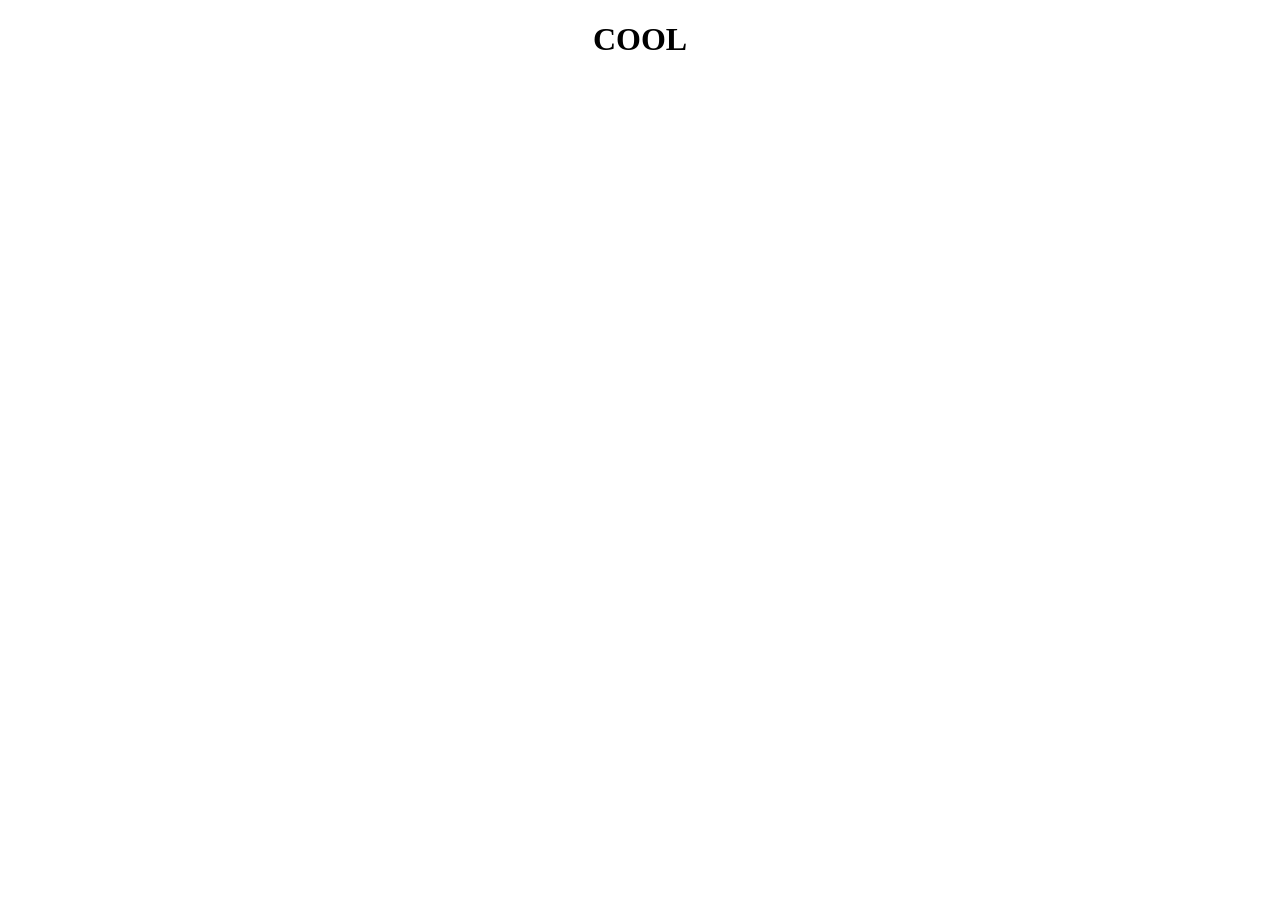
==== index.html @ fa69d6ba "Create index.html" ====
<!DOCTYPE html>
<html lang="en">
  <head>
    <meta charset="UTF-8" />
    <meta name="viewport" content="width=device-width, initial-scale=1.0" />
    <title>Ria's portfolio</title>
  </head>
  <body>
    <h1 style="text-align: center">COOL</h1>
  </body>
</html>
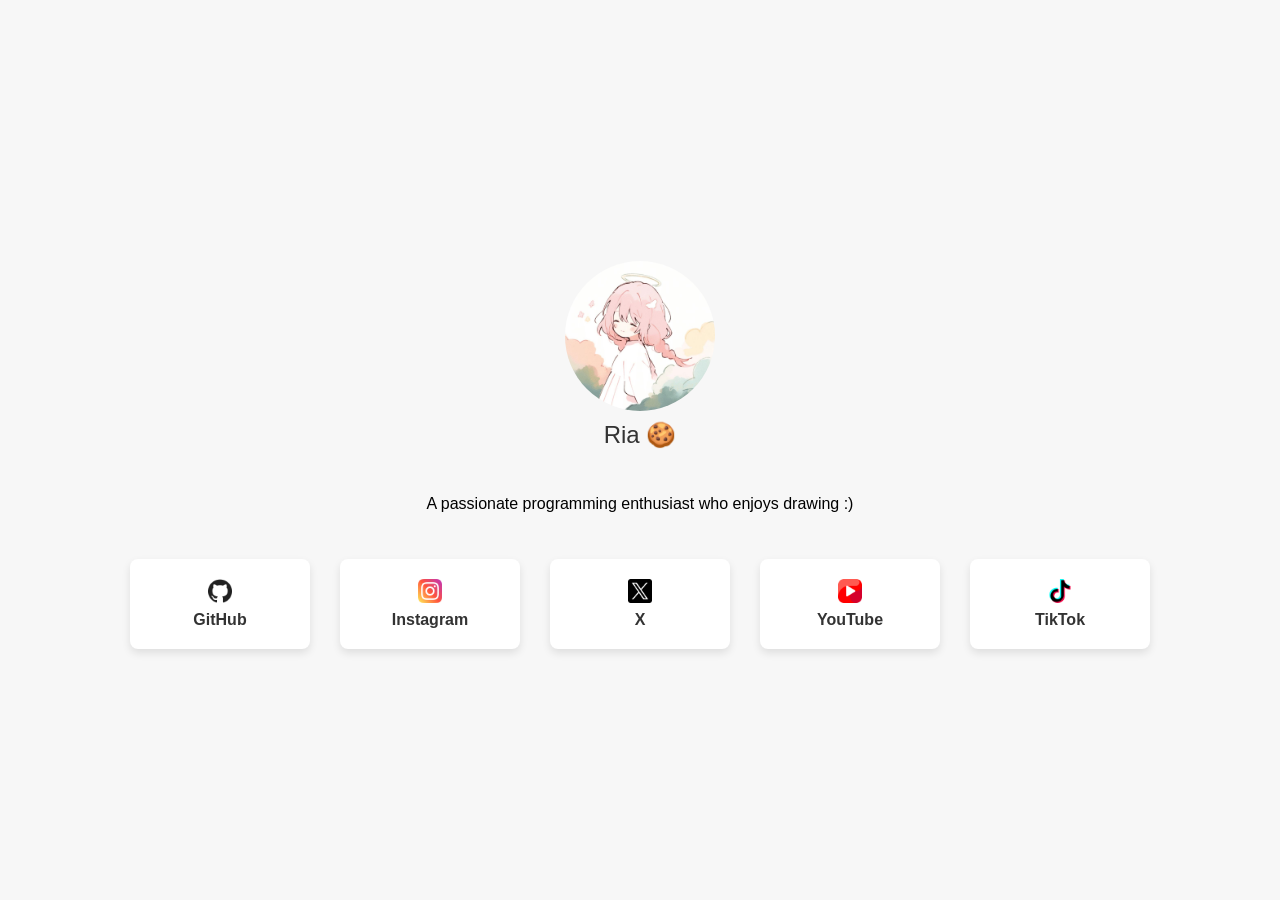
==== commit fef10a7c: "🍪" ====
--- a/index.html
+++ b/index.html
@@ -1,11 +1,50 @@
 <!DOCTYPE html>
 <html lang="en">
-  <head>
-    <meta charset="UTF-8" />
-    <meta name="viewport" content="width=device-width, initial-scale=1.0" />
-    <title>Ria's portfolio</title>
-  </head>
-  <body>
-    <h1 style="text-align: center">COOL</h1>
-  </body>
+    <head>
+        <meta charset="UTF-8" />
+        <meta name="viewport" content="width=device-width, initial-scale=1.0" />
+        <title>🍪 Ria Cookie 🍪</title>
+        <link rel="stylesheet" href="style.css" />
+    </head>
+    <body>
+        <img src="./imgs/angel.jpg" alt="Profile Picture" class="profile-pic" />
+        <div class="name-title">Ria 🍪</div>
+
+        <div class="about-me">
+            <p>A passionate programming enthusiast who enjoys drawing :)</p>
+        </div>
+
+        <div class="card-container">
+            <div class="card">
+                <a href="https://github.com/riacookie" target="_blank">
+                    <img src="./imgs/github.png" alt="GitHub" />
+                    <span>GitHub</span>
+                </a>
+            </div>
+            <div class="card">
+                <a href="https://www.instagram.com/min.oofie/" target="_blank">
+                    <img src="./imgs/instagram.png" alt="Instagram" />
+                    <span>Instagram</span>
+                </a>
+            </div>
+            <div class="card">
+                <a href="https://twitter.com/RiaaCookie" target="_blank">
+                    <img src="./imgs/x.png" alt="X" />
+                    <span>X</span>
+                </a>
+            </div>
+            <div class="card">
+                <a href="https://www.youtube.com/@oofiebiscuit" target="_blank">
+                    <img src="./imgs/youtube.png" alt="YouTube" />
+                    <span>YouTube</span>
+                </a>
+            </div>
+            <div class="card">
+                <a href="https://www.tiktok.com/@riacookiee" target="_blank">
+                    <img src="./imgs/tik-tok.png" alt="TikTok" />
+                    <span>TikTok</span>
+                </a>
+            </div>
+        </div>
+    </body>
 </html>
--- a/style.css
+++ b/style.css
@@ -0,0 +1,60 @@
+body {
+    font-family: "Arial", sans-serif;
+    margin: 0;
+    padding: 0;
+    background: #f7f7f7;
+    display: flex;
+    flex-direction: column;
+    align-items: center;
+    justify-content: center;
+    height: 100vh;
+}
+.profile-pic {
+    border-radius: 50%;
+    width: 150px;
+    height: 150px;
+    margin-top: 20px;
+}
+.name-title {
+    margin: 10px;
+    font-size: 24px;
+    color: #333;
+}
+.about-me {
+    margin: 20px;
+    text-align: center;
+}
+.card-container {
+    display: flex;
+    justify-content: center;
+    gap: 10px;
+    flex-wrap: wrap;
+}
+.card {
+    background: #fff;
+    border-radius: 8px;
+    padding: 20px;
+    box-shadow: 0 4px 8px rgba(0, 0, 0, 0.1);
+    text-align: center;
+    transition: transform 0.2s;
+    margin: 10px;
+    width: 140px; /* fixed width for cards */
+}
+.card:hover {
+    transform: translateY(-5px);
+}
+.card a {
+    text-decoration: none;
+    color: #333;
+    display: flex;
+    flex-direction: column;
+    align-items: center;
+    gap: 8px;
+}
+.card a span {
+    font-weight: bold;
+}
+.card img {
+    width: 24px;
+    height: 24px;
+}
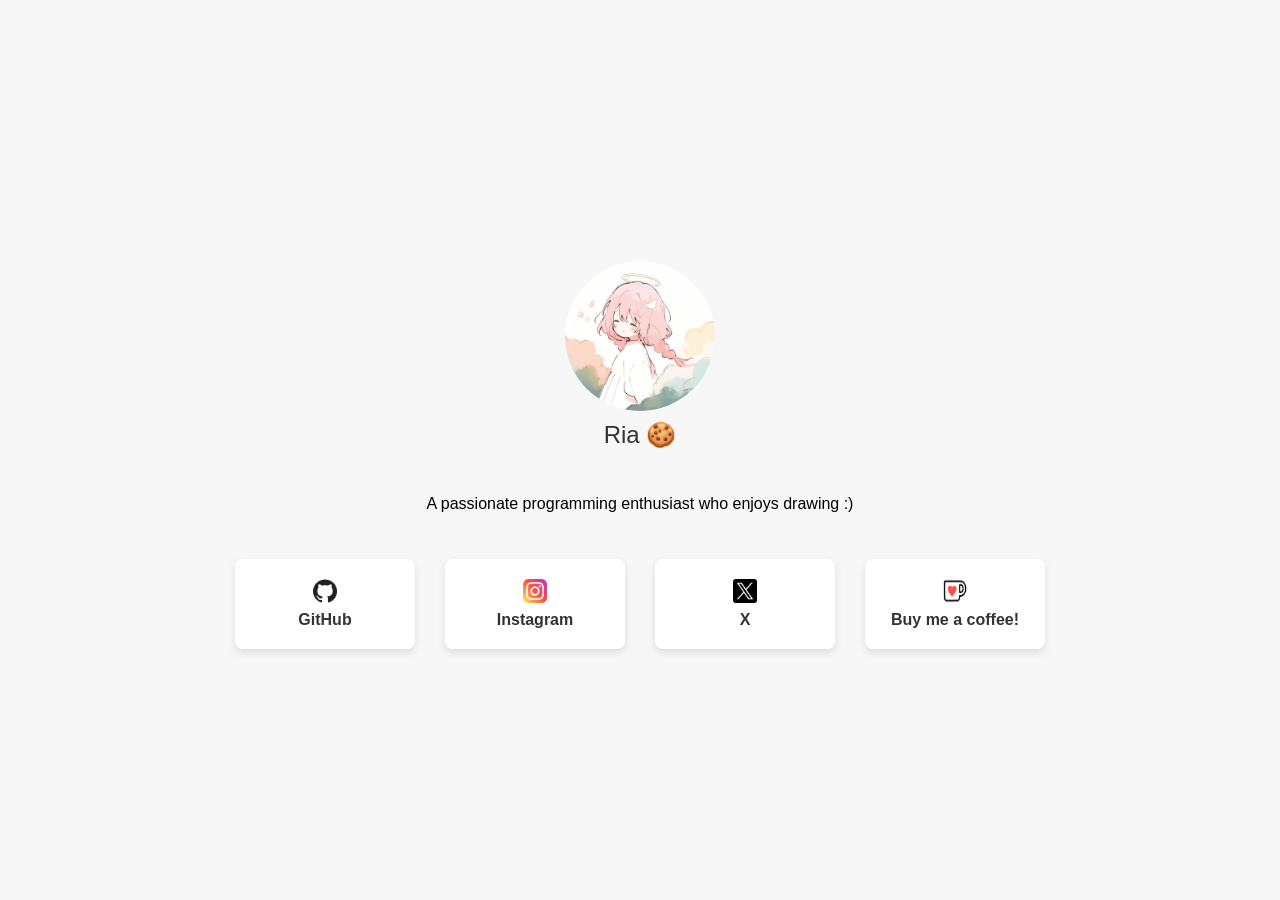
==== commit 5dec9120: "Updated links" ====
--- a/index.html
+++ b/index.html
@@ -3,7 +3,8 @@
     <head>
         <meta charset="UTF-8" />
         <meta name="viewport" content="width=device-width, initial-scale=1.0" />
-        <title>🍪 Ria Cookie 🍪</title>
+        <title>Ria Cookie 🍪</title>
+        <link rel="icon" href="./imgs/flower.png" />
         <link rel="stylesheet" href="style.css" />
     </head>
     <body>
@@ -33,16 +34,22 @@
                     <span>X</span>
                 </a>
             </div>
-            <div class="card">
+            <!-- <div class="card">
                 <a href="https://www.youtube.com/@oofiebiscuit" target="_blank">
                     <img src="./imgs/youtube.png" alt="YouTube" />
                     <span>YouTube</span>
                 </a>
-            </div>
-            <div class="card">
+            </div> -->
+            <!-- <div class="card">
                 <a href="https://www.tiktok.com/@riacookiee" target="_blank">
                     <img src="./imgs/tik-tok.png" alt="TikTok" />
                     <span>TikTok</span>
+                </a>
+            </div> -->
+            <div class="card">
+                <a href="https://ko-fi.com/riacookie" target="_blank">
+                    <img src="./imgs/kofi.png" alt="Ko-fi" />
+                    <span>Buy me a coffee!</span>
                 </a>
             </div>
         </div>
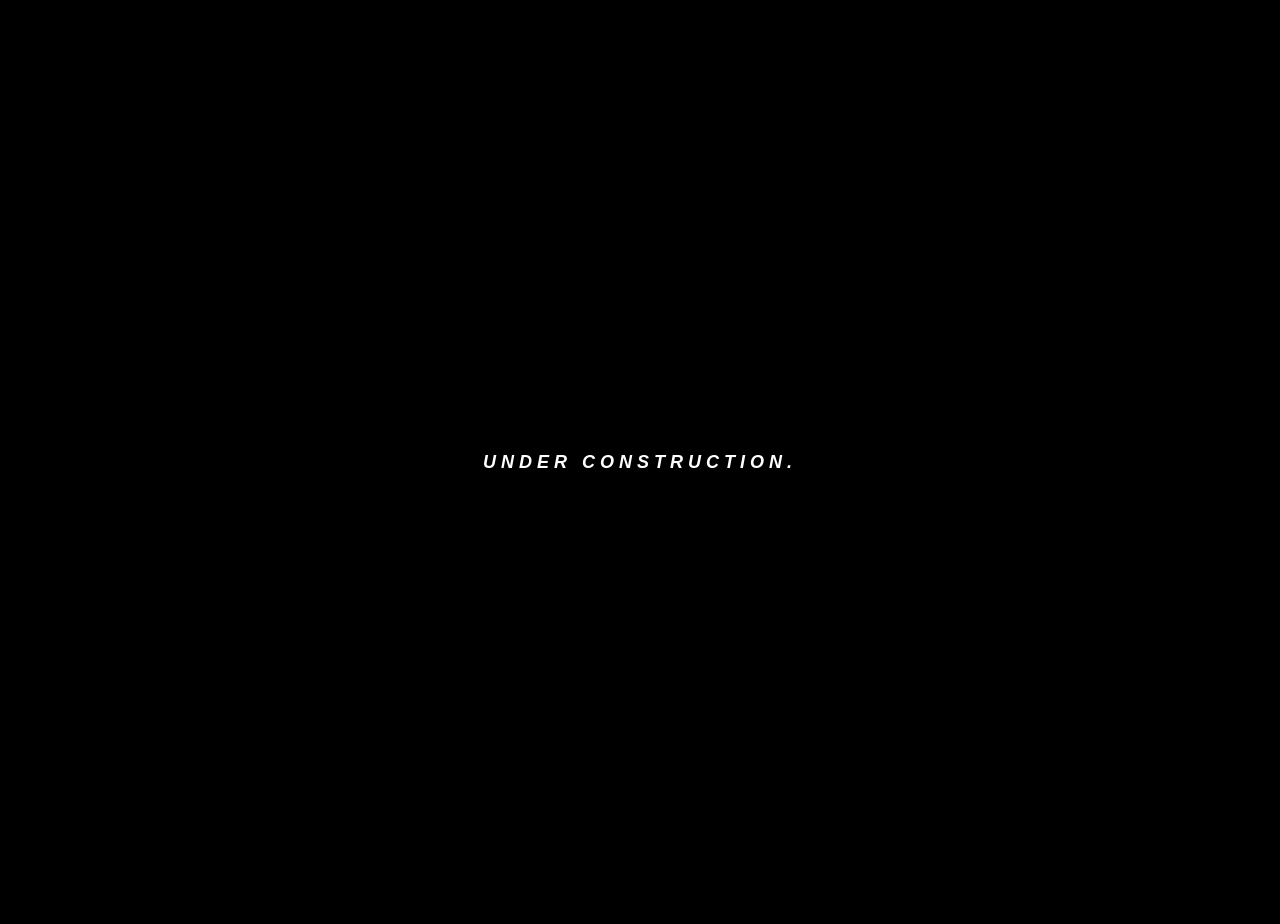
==== commit 86237eaa: "rahh" ====
--- a/index.html
+++ b/index.html
@@ -3,55 +3,28 @@
     <head>
         <meta charset="UTF-8" />
         <meta name="viewport" content="width=device-width, initial-scale=1.0" />
-        <title>Ria Cookie 🍪</title>
-        <link rel="icon" href="./imgs/flower.png" />
-        <link rel="stylesheet" href="style.css" />
+        <title>⚠️ Under Construction ⚠️</title>
+        <!-- <link rel="icon" href="./imgs/flower.png" /> -->
+        <!-- <link rel="stylesheet" href="style.css" /> -->
+        <style>
+            body {
+                background-color: black;
+            }
+
+            h1 {
+                font-size: large;
+                color: white;
+                font-family: Helvetica;
+                letter-spacing: 5px;
+                font-style: italic;
+                height: 100vh;
+                display: flex;
+                justify-content: center;
+                align-items: center;
+            }
+        </style>
     </head>
     <body>
-        <img src="./imgs/angel.jpg" alt="Profile Picture" class="profile-pic" />
-        <div class="name-title">Ria 🍪</div>
-
-        <div class="about-me">
-            <p>A passionate programming enthusiast who enjoys drawing :)</p>
-        </div>
-
-        <div class="card-container">
-            <div class="card">
-                <a href="https://github.com/riacookie" target="_blank">
-                    <img src="./imgs/github.png" alt="GitHub" />
-                    <span>GitHub</span>
-                </a>
-            </div>
-            <div class="card">
-                <a href="https://www.instagram.com/min.oofie/" target="_blank">
-                    <img src="./imgs/instagram.png" alt="Instagram" />
-                    <span>Instagram</span>
-                </a>
-            </div>
-            <div class="card">
-                <a href="https://twitter.com/RiaaCookie" target="_blank">
-                    <img src="./imgs/x.png" alt="X" />
-                    <span>X</span>
-                </a>
-            </div>
-            <!-- <div class="card">
-                <a href="https://www.youtube.com/@oofiebiscuit" target="_blank">
-                    <img src="./imgs/youtube.png" alt="YouTube" />
-                    <span>YouTube</span>
-                </a>
-            </div> -->
-            <!-- <div class="card">
-                <a href="https://www.tiktok.com/@riacookiee" target="_blank">
-                    <img src="./imgs/tik-tok.png" alt="TikTok" />
-                    <span>TikTok</span>
-                </a>
-            </div> -->
-            <div class="card">
-                <a href="https://ko-fi.com/riacookie" target="_blank">
-                    <img src="./imgs/kofi.png" alt="Ko-fi" />
-                    <span>Buy me a coffee!</span>
-                </a>
-            </div>
-        </div>
+        <h1>UNDER CONSTRUCTION.</h1>
     </body>
 </html>
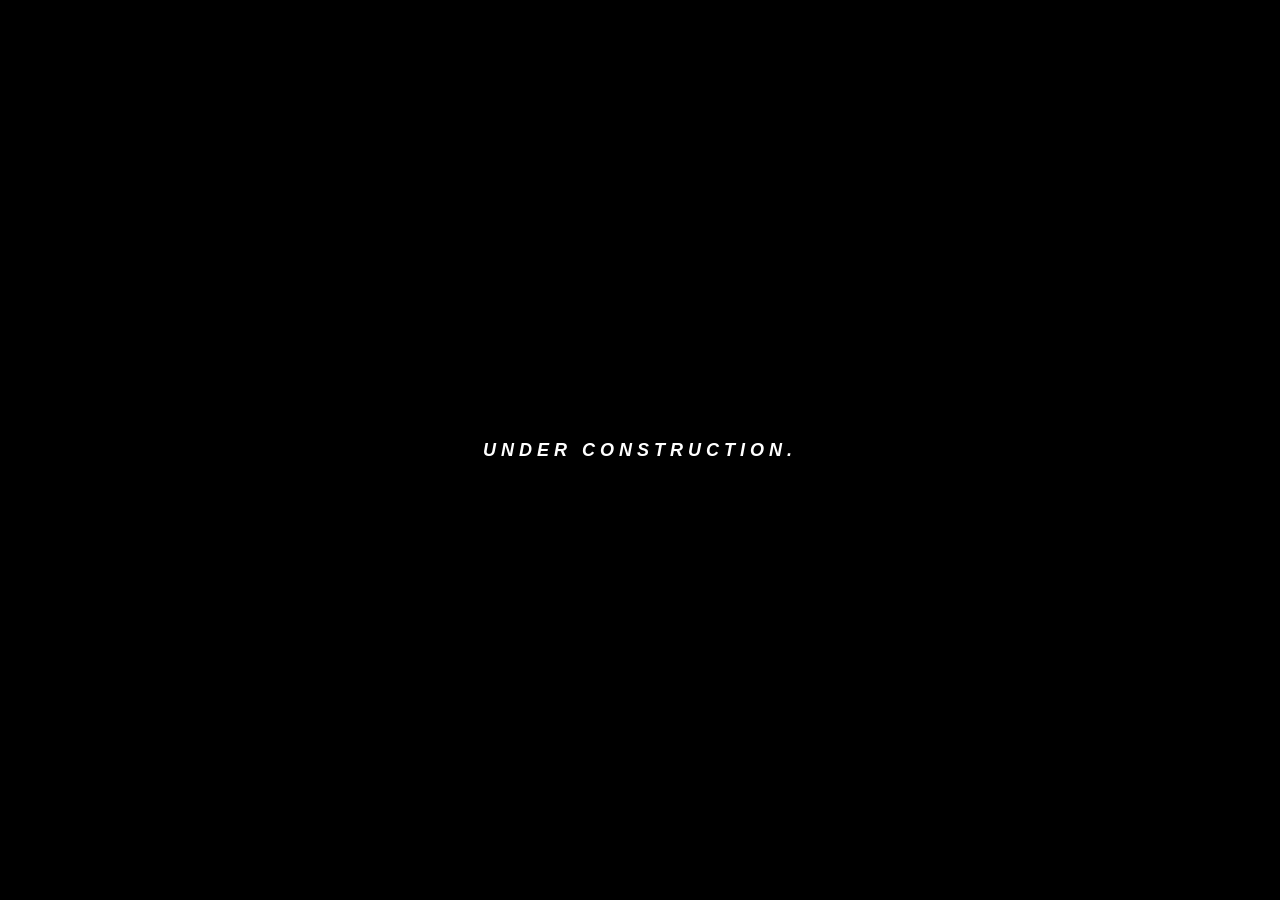
==== commit 4efc559b: "Update index.html" ====
--- a/index.html
+++ b/index.html
@@ -7,6 +7,11 @@
         <!-- <link rel="icon" href="./imgs/flower.png" /> -->
         <!-- <link rel="stylesheet" href="style.css" /> -->
         <style>
+            * {
+                margin: 0;
+                padding: 0;
+            }
+
             body {
                 background-color: black;
             }
